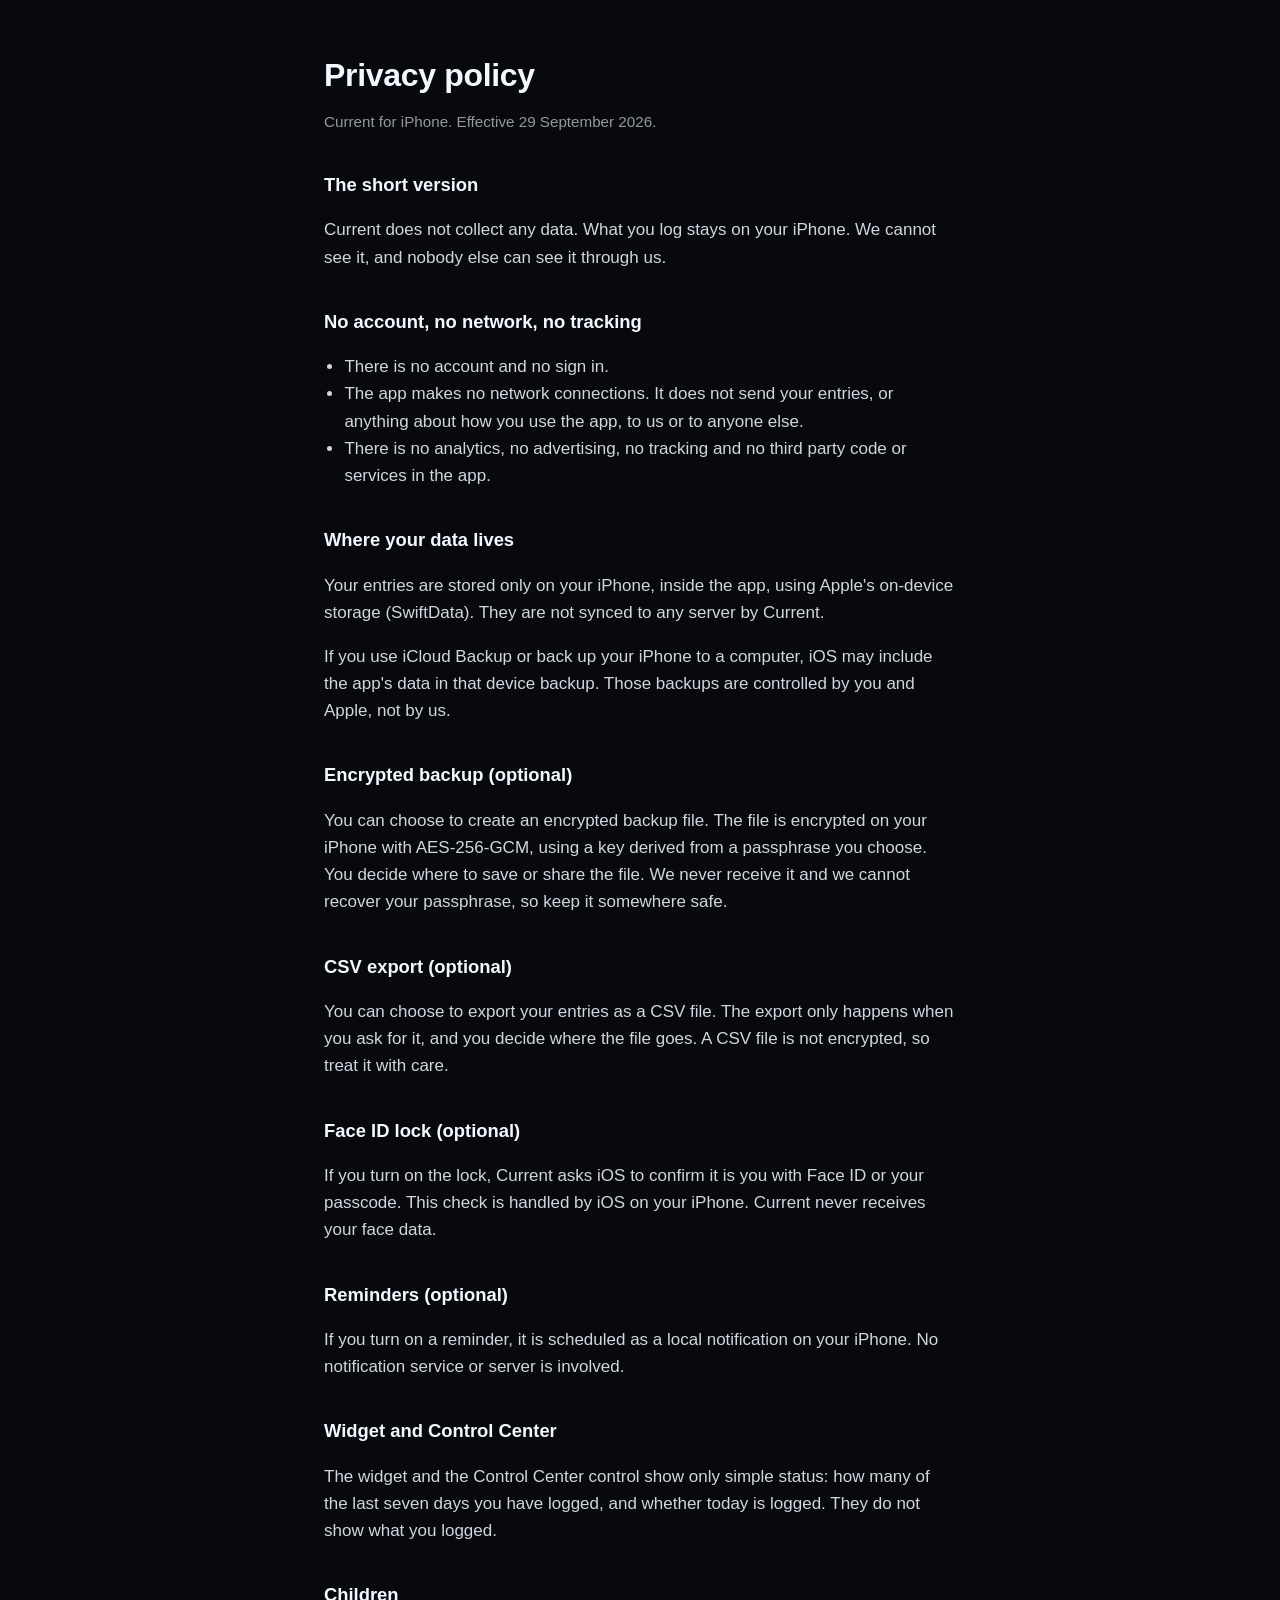
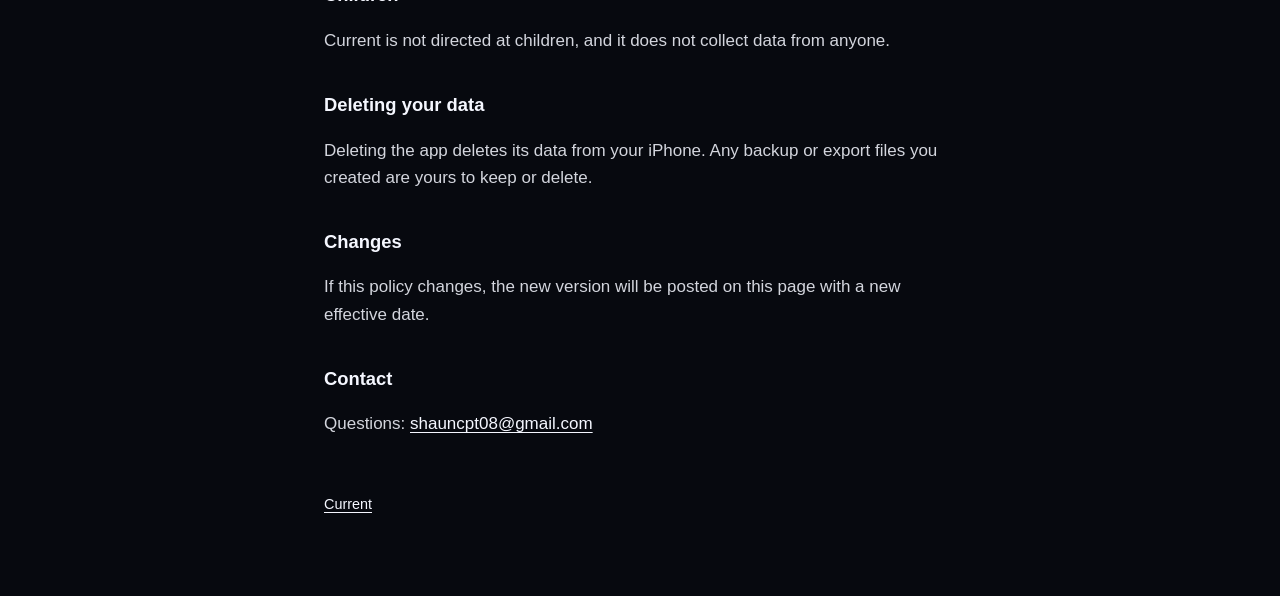
==== privacy.html @ 67284ec3 "Current site: index and privacy policy (effective 29 Sep 2026)" ====
<!doctype html>
<html lang="en-GB">
<head>
<meta charset="utf-8">
<meta name="viewport" content="width=device-width, initial-scale=1">
<title>Current: Privacy policy</title>
<link rel="stylesheet" href="style.css">
</head>
<body>
<main>
<h1>Privacy policy</h1>
<p class="meta">Current for iPhone. Effective 29 September 2026.</p>

<h2>The short version</h2>
<p>Current does not collect any data. What you log stays on your iPhone. We cannot see it, and nobody else can see it through us.</p>

<h2>No account, no network, no tracking</h2>
<ul>
<li>There is no account and no sign in.</li>
<li>The app makes no network connections. It does not send your entries, or anything about how you use the app, to us or to anyone else.</li>
<li>There is no analytics, no advertising, no tracking and no third party code or services in the app.</li>
</ul>

<h2>Where your data lives</h2>
<p>Your entries are stored only on your iPhone, inside the app, using Apple's on-device storage (SwiftData). They are not synced to any server by Current.</p>
<p>If you use iCloud Backup or back up your iPhone to a computer, iOS may include the app's data in that device backup. Those backups are controlled by you and Apple, not by us.</p>

<h2>Encrypted backup (optional)</h2>
<p>You can choose to create an encrypted backup file. The file is encrypted on your iPhone with AES-256-GCM, using a key derived from a passphrase you choose. You decide where to save or share the file. We never receive it and we cannot recover your passphrase, so keep it somewhere safe.</p>

<h2>CSV export (optional)</h2>
<p>You can choose to export your entries as a CSV file. The export only happens when you ask for it, and you decide where the file goes. A CSV file is not encrypted, so treat it with care.</p>

<h2>Face ID lock (optional)</h2>
<p>If you turn on the lock, Current asks iOS to confirm it is you with Face ID or your passcode. This check is handled by iOS on your iPhone. Current never receives your face data.</p>

<h2>Reminders (optional)</h2>
<p>If you turn on a reminder, it is scheduled as a local notification on your iPhone. No notification service or server is involved.</p>

<h2>Widget and Control Center</h2>
<p>The widget and the Control Center control show only simple status: how many of the last seven days you have logged, and whether today is logged. They do not show what you logged.</p>

<h2>Children</h2>
<p>Current is not directed at children, and it does not collect data from anyone.</p>

<h2>Deleting your data</h2>
<p>Deleting the app deletes its data from your iPhone. Any backup or export files you created are yours to keep or delete.</p>

<h2>Changes</h2>
<p>If this policy changes, the new version will be posted on this page with a new effective date.</p>

<h2>Contact</h2>
<p>Questions: <a href="mailto:shauncpt08@gmail.com">shauncpt08@gmail.com</a></p>

<footer><a href="index.html">Current</a></footer>
</main>
</body>
</html>
---- style.css ----
:root { color-scheme: dark; }
* { box-sizing: border-box; }
body { margin: 0; background: #07090f; color: #f5f7ff; font: 17px/1.6 -apple-system, BlinkMacSystemFont, "Segoe UI", Roboto, Helvetica, Arial, sans-serif; }
main { max-width: 680px; margin: 0 auto; padding: 56px 24px 80px; }
h1 { font-size: 2rem; line-height: 1.2; margin: 0 0 8px; letter-spacing: -0.01em; }
h2 { font-size: 1.15rem; margin: 36px 0 8px; }
p, li { color: rgba(245, 247, 255, 0.86); }
.meta { color: rgba(245, 247, 255, 0.6); font-size: 0.95rem; margin-bottom: 32px; }
a { color: #f5f7ff; text-underline-offset: 3px; }
ul { padding-left: 1.2em; }
footer { margin-top: 56px; color: rgba(245, 247, 255, 0.5); font-size: 0.9rem; }
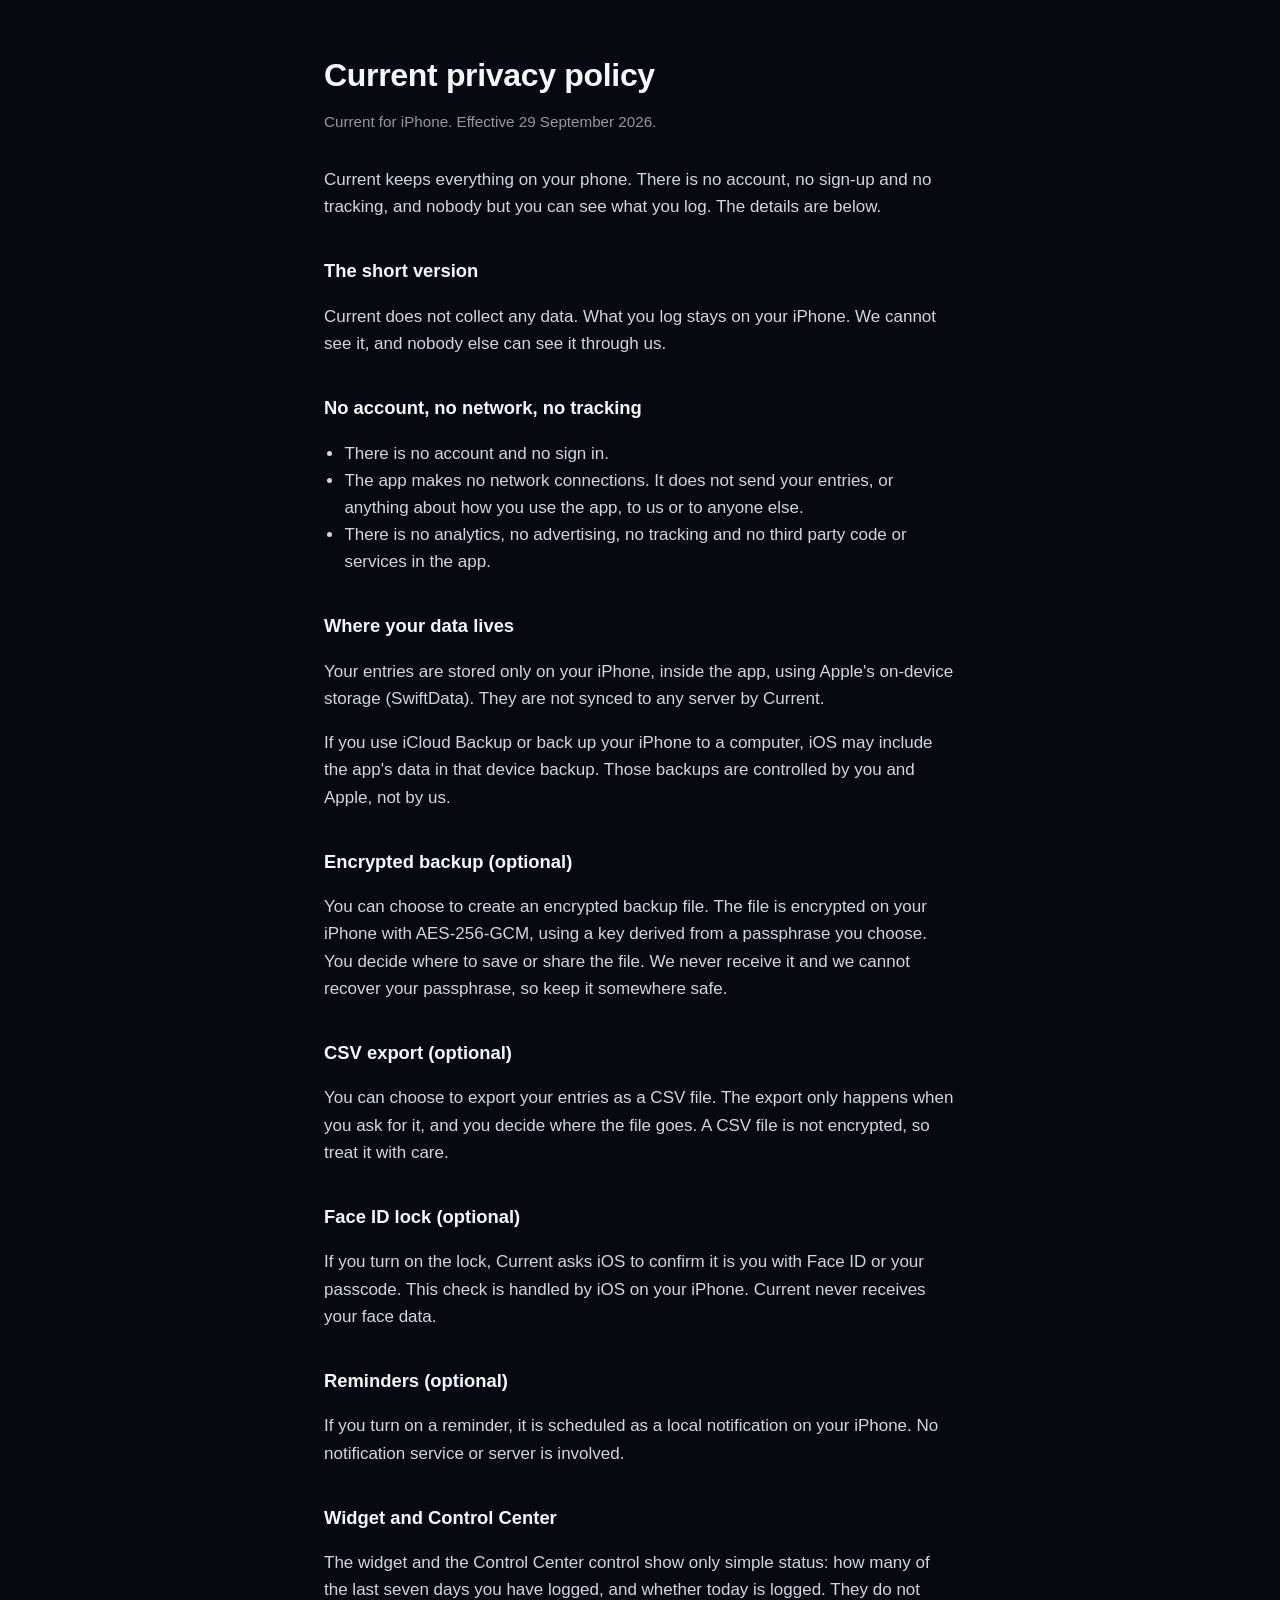
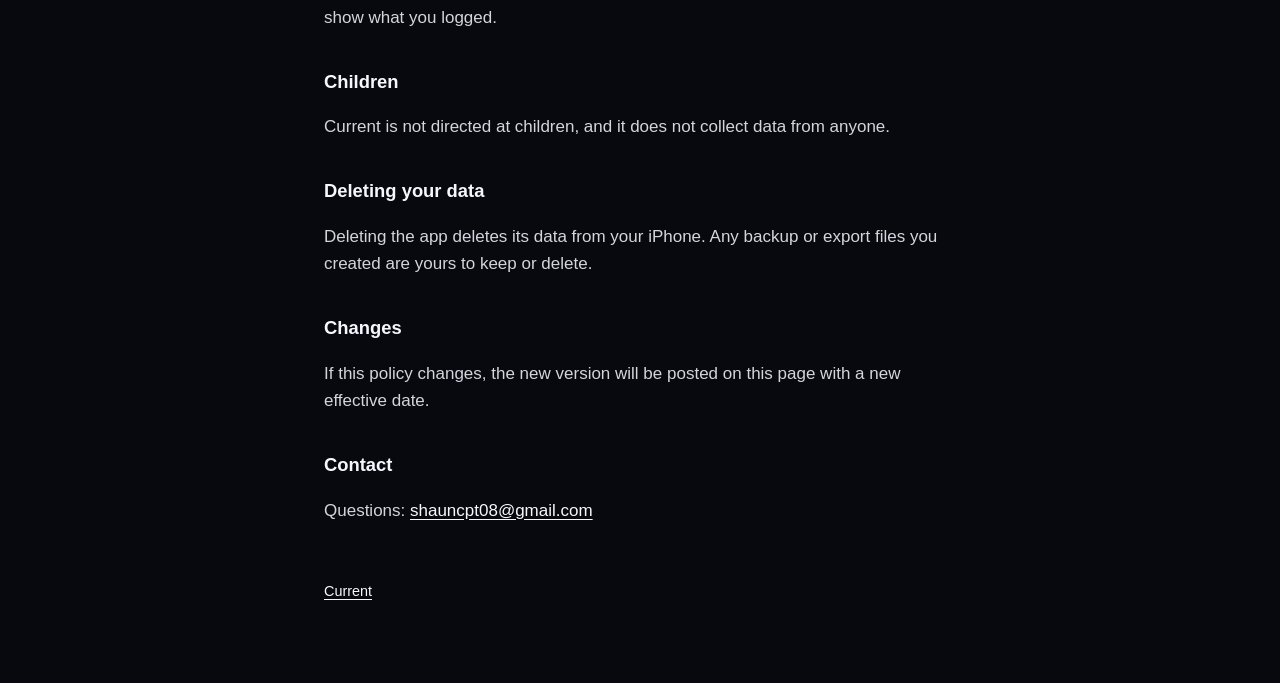
==== commit e343f478: "Privacy page: title and intro from final tester copy" ====
--- a/privacy.html
+++ b/privacy.html
@@ -3,13 +3,14 @@
 <head>
 <meta charset="utf-8">
 <meta name="viewport" content="width=device-width, initial-scale=1">
-<title>Current: Privacy policy</title>
+<title>Current privacy policy</title>
 <link rel="stylesheet" href="style.css">
 </head>
 <body>
 <main>
-<h1>Privacy policy</h1>
+<h1>Current privacy policy</h1>
 <p class="meta">Current for iPhone. Effective 29 September 2026.</p>
+<p>Current keeps everything on your phone. There is no account, no sign-up and no tracking, and nobody but you can see what you log. The details are below.</p>
 
 <h2>The short version</h2>
 <p>Current does not collect any data. What you log stays on your iPhone. We cannot see it, and nobody else can see it through us.</p>
